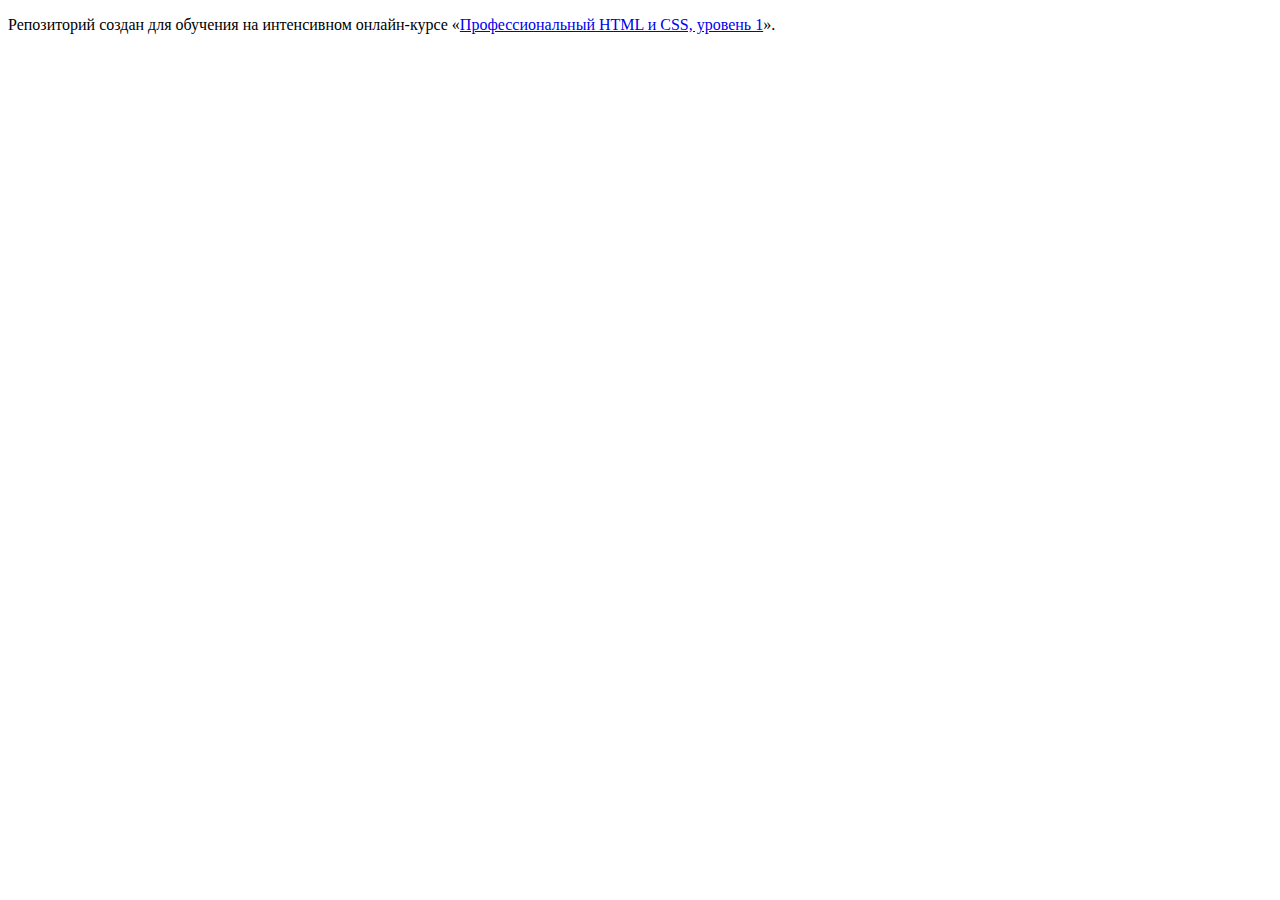
==== index.html @ efafbbcb ":hatching_chick:" ====
<!DOCTYPE html>
<html lang="ru">
  <head>
    <meta charset="utf-8">
    <title>HTML Academy: Седона</title>
  </head>
  <body>

    <p>Репозиторий создан для обучения на интенсивном онлайн‑курсе «<a href="https://htmlacademy.ru/intensive/htmlcss">Профессиональный HTML и CSS, уровень 1</a>».</p>

  </body>
</html>
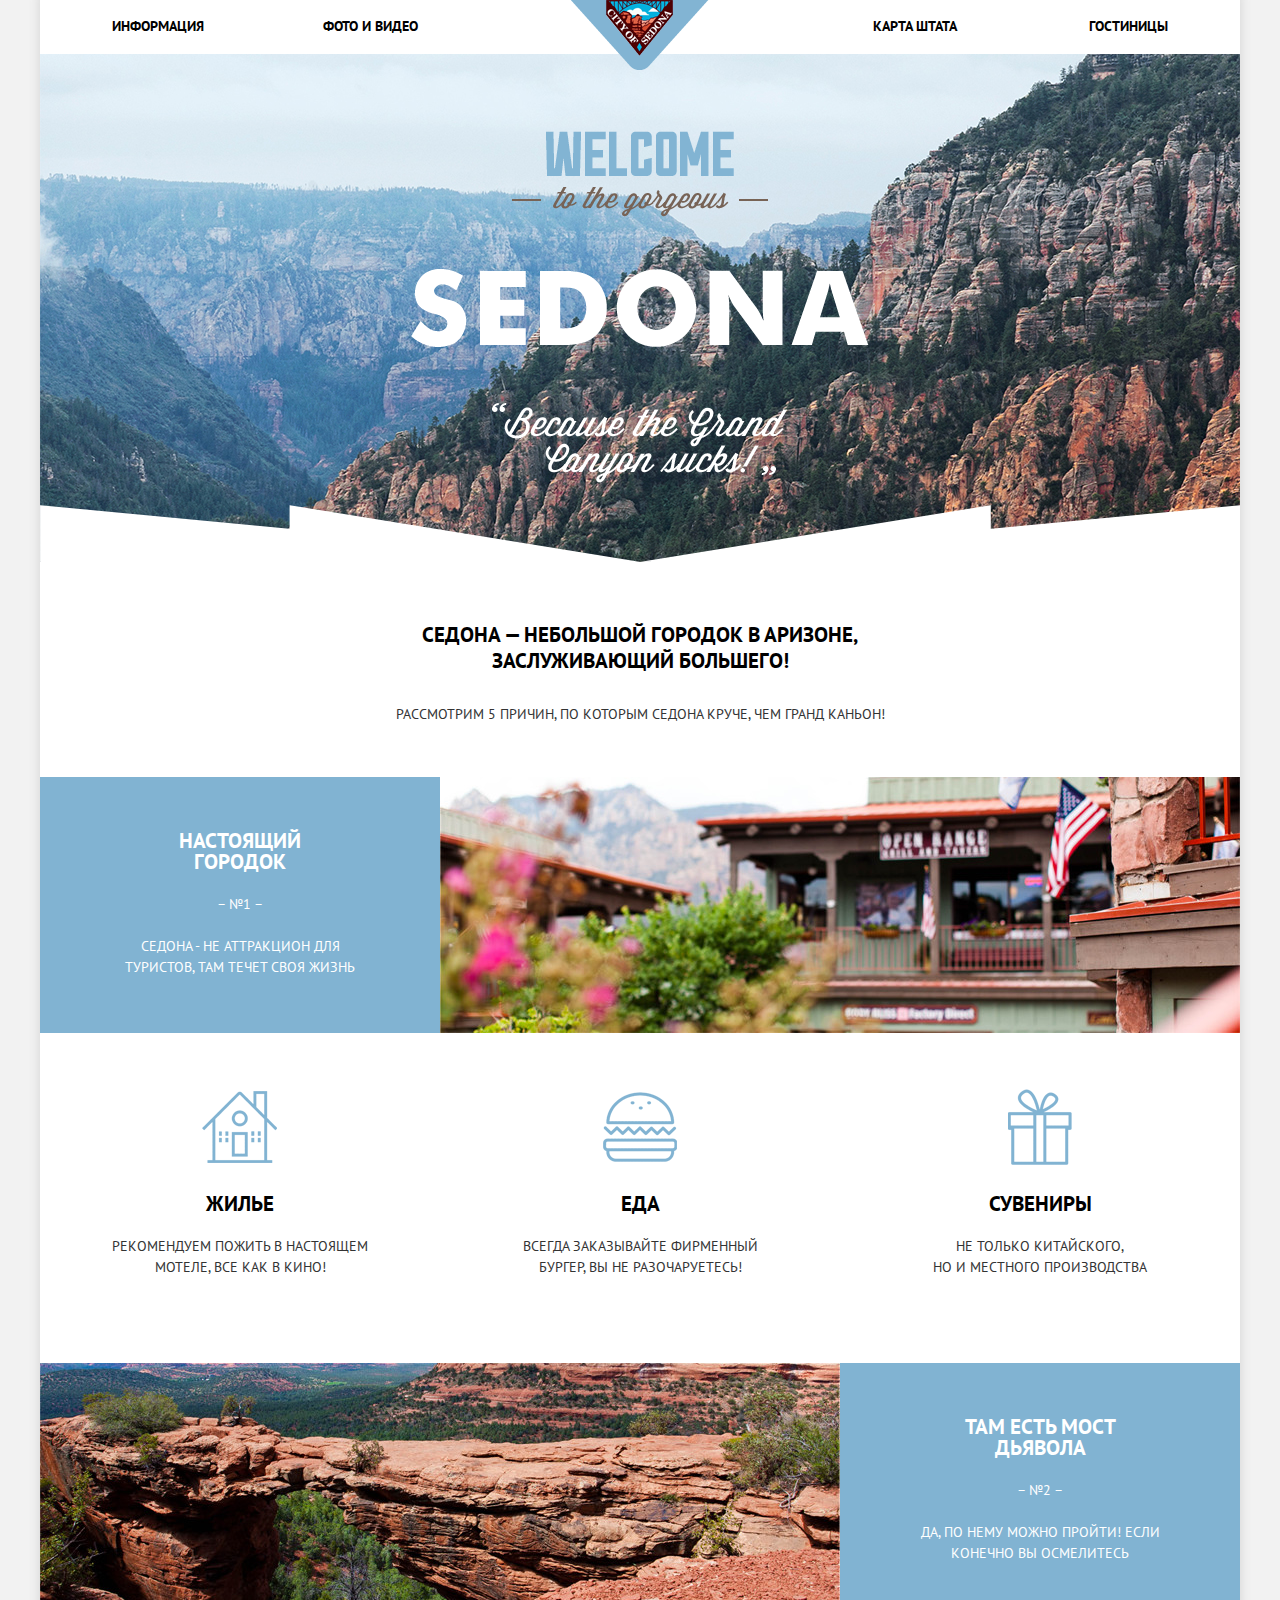
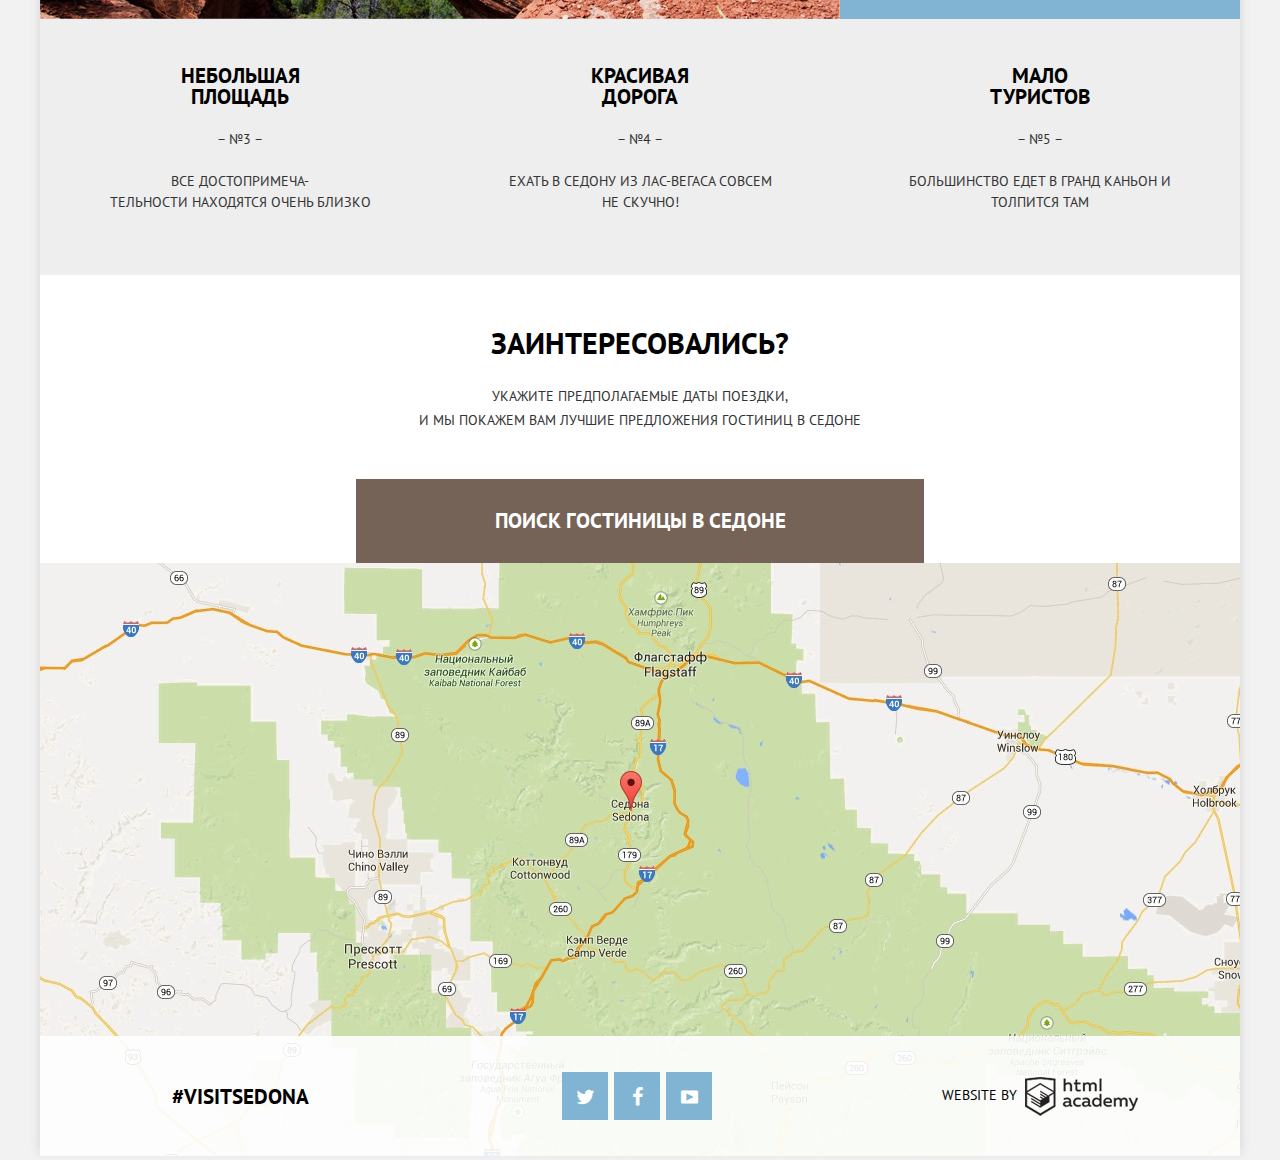
==== commit 42a177f5: "правки по критериям б5 б7 б14" ====
--- a/index.html
+++ b/index.html
@@ -1,12 +1,159 @@
 <!DOCTYPE html>
-<html lang="ru">
-  <head>
-    <meta charset="utf-8">
-    <title>HTML Academy: Седона</title>
-  </head>
-  <body>
+<html>
+	<head>
+		<meta charset="utf-8">
+		<title>Седона - небольшой городок в Аризоне, заслуживающий большего!</title>
+		<meta name="keywords" content="Седона, Аризона, Путешествие">
+		<meta name="description" content="Сервис поиска лучших предложений гостиниц в Седоне">
+		<link href='https://fonts.googleapis.com/css?family=PT+Sans:400,700&amp;subset=latin,cyrillic' rel='stylesheet' type='text/css'>
+		<link rel="stylesheet" href="css/normalize.css">
+		<link rel="stylesheet" href="css/style.min.css">
 
-    <p>Репозиторий создан для обучения на интенсивном онлайн‑курсе «<a href="https://htmlacademy.ru/intensive/htmlcss">Профессиональный HTML и CSS, уровень 1</a>».</p>
+	</head>
 
-  </body>
+	<body>
+		<div class="wrapper">
+
+	<header class="main-header">
+				<nav class="main-navigation">
+					<figure class="logo"><a href="index.html"><img src="img/logo.png" alt="logo" width="138" height="70"></a></figure>
+					<ul>
+						<li><a href="#">Информация</a></li>
+						<li class="offset"><a href="#">Фото и видео</a></li>
+						<li><a href="#">Карта штата</a></li>
+						<li><a href="sedona-hotels.html">Гостиницы</a></li>
+					</ul>
+				</nav>
+			</header>
+
+
+			<div class="promo">
+				<img src="img/welcome-sedona.png" alt="welcome sedona" width="458" height="352">
+			</div>
+
+			<article class="reasons">
+
+				<header class="reasons-header">
+					<h1 class="reasons-title">Cедона — небольшой городок в Аризоне, заслуживающий большего!</h1>
+					<p>Рассмотрим 5 причин, по которым Седона круче, чем Гранд Каньон!</p>
+				</header>
+
+				<div class="reason-row reason-row-image">
+					<div class="reason">
+						<h2 class="reason-title">Настоящий городок</h2>
+						<div class="reason-number">– №1 –</div>
+						<p>Седона - не аттракцион для туристов, там течет своя жизнь</p>
+					</div>
+					<figure class="reason-image">
+						<img src="img/reason1.jpg" alt="reason-picture" width="800" height="256">
+					</figure>
+				</div>
+
+				<div class="reason-row">
+					<div class="reason reason-icon reason-image-home">
+						<h2 class="reason-title">Жилье</h2>
+						<p>Рекомендуем пожить в настоящем мотеле, все как в кино!</p>
+					</div>
+					<div class="reason reason-icon reason-image-food">
+						<h2 class="reason-title">Еда</h2>
+						<p>Всегда заказывайте фирменный бургер, Вы не разочаруетесь!</p>
+					</div>
+					<div class="reason reason-icon reason-image-gift">
+						<h2 class="reason-title">Сувениры</h2>
+						<p>Не только китайского,<br>но и местного производства</p>
+					</div>
+				</div>
+
+				<div class="reason-row reason-row-image">
+					<figure class="reason-image">
+						<img src="img/reason2.jpg" alt="reason-picture" width="800" height="256">
+					</figure>
+					<div class="reason">
+						<h2 class="reason-title">Там есть мост дьявола</h2>
+						<div class="reason-number">– №2 –</div>
+						<p>Да, по нему можно пройти! Если конечно Вы осмелитесь</p>
+					</div>
+				</div>
+
+				<div class="reason-row reason-row-gray">
+					<div class="reason">
+						<h2 class="reason-title">Небольшая площадь</h2>
+						<div class="reason-number">– №3 –</div>
+						<p>Все достопримеча-<br>тельности находятся очень близко</p>
+					</div>
+					<div class="reason">
+						<h2 class="reason-title">Красивая дорога</h2>
+						<div class="reason-number">– №4 –</div>
+						<p>Ехать в Седону из Лас-Вегаса совсем не скучно!</p>
+					</div>
+					<div class="reason">
+						<h2 class="reason-title">Мало<br>туристов</h2>
+						<div class="reason-number">– №5 –</div>
+						<p>Большинство едет в Гранд Каньон и толпится там</p>
+					</div>
+				</div>
+			</article>
+
+			<div class="search">
+				<h2 class="search-title">Заинтересовались?</h2>
+				<p>Укажите предполагаемые даты поездки,<br>и мы покажем Вам лучшие предложения гостиниц в Седоне</p>
+				<a href="#" class="search-btn">Поиск гостиницы в Седоне</a>
+			</div>
+
+			<div class="map">
+				<div class="map-canvas">
+					<iframe src="https://www.google.com/maps/embed?pb=!1m18!1m12!1m3!1d591938.158762296!2d-111.94959381352574!3d34.95592605864562!2m3!1f0!2f0!3f0!3m2!1i1024!2i768!4f13.1!3m3!1m2!1s0x872da132f942b00d%3A0x5548c523fa6c8efd!2sSedona%2C+AZ%2C+USA!5e0!3m2!1sen!2sru!4v1446837046152" allowfullscreen></iframe>
+				</div>
+
+				<div class="form">
+					<form class="form-booking-find" action="/echo" method="GET">
+
+						<div class="input-line">
+							<label for="ch1">Дата заезда: <i class="icon-calendar"></i></label>
+							<input class="booking-calendar" name="checkin" type="text" placeholder="24 апреля 2017" id="ch1"/>
+						</div>
+
+						<div class="input-line">
+							<label for="ch2">Дата выезда: <i class="icon-calendar"></i></label>
+							<input class="booking-calendar" name="checkout" type="text" placeholder="4 июля 2017" id="ch2"/>
+						</div>
+
+						<div class="input-line">
+							<div class="input-line-adults">
+								<label for="ch3">Взрослые:</label>
+								<div class="booking-calendar-minus-plus">
+									<button class="btn-grey icon-minus" type="button"></button>
+									<input class="booking-calendar-select" name="adults" type="text" value="2" id="ch3"/>
+									<button class="btn-grey icon-plus" type="button"></button>
+								</div>
+							</div>
+
+							<label for="ch4">Дети:</label>
+							<div class="booking-calendar-minus-plus">
+								<button class="btn-grey icon-minus" type="button"></button>
+								<input class="booking-calendar-select" name="children" type="text" value="0" id="ch4"/>
+								<button class="btn-grey icon-plus" type="button"></button>
+							</div>
+					</div>
+
+						<button class="form-btn-blue btn-blue" type="submit">Найти</button>
+					</form>
+				</div>
+
+				<footer class="main-footer">
+					<a href="#" class="hashtag">#visitsedona</a>
+					<div class="social">
+						<a href="#" class="social-btn icon-twitter"></a>
+						<a href="#" class="social-btn icon-facebook"></a>
+						<a href="#" class="social-btn icon-youtube"></a>
+					</div>
+					<div class="autor">website by<a href="https://htmlacademy.ru/"></a></div>
+				</footer>
+			</div>
+
+		</div>
+
+		<script src="js/booking.min.js"></script>
+
+	</body>
 </html>
--- a/css/style.min.css
+++ b/css/style.min.css
@@ -0,0 +1 @@
+@font-face{font-weight:400;font-family:"symbols-sedona";font-style:normal;src:url("../font/symbols-sedona.eot?60737633#iefix") format("embedded-opentype"),url("../font/symbols-sedona.woff?60737633") format("woff"),url("../font/symbols-sedona.ttf?60737633") format("truetype"),url("../font/symbols-sedona.svg?60737633#symbols-sedona") format("svg")}[class^="icon-"]:before,[class*=" icon-"]:before{display:inline-block;width:1em;margin-right:.2em;margin-left:.2em;font-weight:400;line-height:1em;font-family:"symbols-sedona";text-align:center;text-transform:none;text-decoration:inherit;font-style:normal;font-variant:normal;speak:none}.icon-facebook:before{content:"\66"}.icon-twitter:before{content:"\74"}.icon-up-dir:before{content:"\25b2"}.icon-down-dir:before{content:"\25bc"}.icon-star:before{content:"\2605"}.icon-check-off:before{content:"\2610"}.icon-check-on:before{content:"\2611"}.icon-calendar:before{content:"\e800"}.icon-plus:before{content:"\e801"}.icon-minus:before{content:"\e802"}.icon-youtube:before{content:"\f39e"}body{font-weight:400;font-size:14px;line-height:normal;font-family:"PT Sans","Arial",sans-serif;color:#333;text-transform:uppercase;background-color:#f2f2f2}.wrapper{min-width:768px;max-width:1200px;margin-right:auto;margin-left:auto;box-shadow:0 -5px 9px 2px #dbdbdb}.wrapper,.main-header{position:relative;background-color:#fff}.main-header{margin:0;padding:0;font-size:0}.main-navigation ul{margin:0;padding:17px 6% 19px;font-size:0}.main-navigation li{display:inline-block;width:20%;font-size:14px}.main-navigation a{display:block;font-weight:700;color:#000;text-decoration:none}.offset{margin-right:20%}.main-navigation li:nth-child(3),.main-navigation li:nth-child(4){text-align:right}.main-navigation a:hover{color:#81b3d2}.main-navigation a:active{color:rgba(0,0,0,.3)}.logo{position:absolute;left:50%;z-index:20;width:138px;height:70px;margin-right:auto;margin-left:-69px}.promo{position:relative;height:431px;padding-top:77px;background:#d9eaf2 url("../img/welcome-sedona-bg.jpg") no-repeat;background-size:cover}.promo img{display:block;width:458px;height:352px;margin:0 auto}.promo:after{content:"";position:absolute;bottom:0;left:0;display:block;width:100%;height:57px;background:url("../img/zigzag.png") no-repeat;background-size:100% 57px}.reasons{text-align:center}.reasons-header{width:576px;margin:0 auto;padding-top:60px;padding-bottom:40px;background-color:#fff}.reasons-header h1{margin:0;padding:0 0 17px;font-weight:700;font-size:21px;line-height:26px;color:#000}.reason-row p,figure{margin:0;padding:0}.reason-row{min-height:330px;font-size:0;background-color:#fff}.reason-image,.reason{display:inline-block;vertical-align:top}.reason{box-sizing:border-box;width:33.333333%;padding-right:5.5%;padding-left:5.5%;font-size:14px;line-height:21px}.reason-row h2{width:166px;margin:0 auto;padding:0 0 22px;font-weight:700;font-size:21px;color:#000}.reason-image{width:66.666666%;overflow:hidden}.reason-row-image{min-height:256px;max-height:256px;overflow:hidden;color:#fff;background-color:#81b3d2}.reason-row-image h2{padding-top:53px;color:#fff}.reason-row-gray{min-height:256px;background-color:#eee}.reason-row-gray h2{padding-top:46px;background-color:#eee}.reason-number{padding-bottom:21px}.reason-icon{position:relative;padding-top:160px}.reason-icon:before{content:"";position:absolute;top:56px;left:50%;display:block;margin-left:-38px;background:url("../img/sprites.png") no-repeat}.reason-image-home:before{width:76px;height:76px;background-position:-179px 0}.reason-image-food:before{width:76px;height:76px;background-position:0 0}.reason-image-gift:before{width:76px;height:76px;background-position:-92px 0}.search{width:568px;margin:0 auto;line-height:24px;text-align:center;background-color:#fff}.search h2{margin:56px 0 29px;padding:0;font-weight:700;font-size:30px;line-height:24px;color:#000}.search a{display:block;width:568px;margin-top:47px;margin-right:auto;margin-left:auto;padding-top:30px;padding-bottom:30px;font-weight:700;font-size:21px;color:#fff;text-decoration:none;background-color:#766357}.search a:hover{background-color:#604e43}.search a:active{color:rgba(0,0,0,.3);background-color:#503e33}.map{position:relative;height:593px}.map-canvas{background:#cbdda9 url("../img/map.jpg") no-repeat}.map-canvas,.map-canvas iframe{height:593px;background-size:cover;background-position:center 0}.map-canvas iframe{width:100%;border:0}.form{position:absolute;top:0;left:50%;display:none;width:458px;padding:55px;font-weight:700;font-size:14px;text-align:right;color:#000;background:#fff;box-shadow:0 2px 5px 0 #d4d2d2;-webkit-transform:translateX(-50%);-ms-transform:translateX(-50%);transform:translateX(-50%)}.form-show{display:block;-webkit-animation:bounce .6s;animation:bounce .6s}@-webkit-keyframes bounce{0%{-webkit-transform:translateX(-2000px);-ms-transform:translateX(-2000px);transform:translateX(-2000px)}100%{-webkit-transform:translateX(-50%);-ms-transform:translateX(-50%);transform:translateX(-50%)}}@keyframes bounce{0%{-webkit-transform:translateX(-2000px);-ms-transform:translateX(-2000px);transform:translateX(-2000px)}100%{-webkit-transform:translateX(-50%);-ms-transform:translateX(-50%);transform:translateX(-50%)}}input.booking-calendar[type="text"]{width:281px;margin-bottom:20px;margin-left:20px;padding:4px 40px 4px 15px;font-weight:700;font-size:14px;line-height:26px;font-family:"PT Sans","Arial",sans-serif;color:#000;text-transform:uppercase;background:#f2f2f2;border:2px solid #f2f2f2;outline:none}.icon-calendar{position:absolute;left:480px;margin:5px 0 0;padding:0;font-size:20px;color:#c2c2c2}.icon-calendar:hover{color:#000}.icon-calendar:active{color:#81b3d2}.input-line{margin-bottom:10px}.booking-calendar-minus-plus{display:inline-block;margin-left:27px;vertical-align:middle;background:#f2f2f2}.input-line-adults{display:inline-block;padding-right:38px}.input-line-adults .booking-calendar-minus-plus{margin-left:39px}.form .btn-grey{width:38px;height:38px;font-weight:400;font-size:14px;vertical-align:middle;text-align:center;color:#a9a9a9;background:#f2f2f2;border:none;outline:none;cursor:pointer}.form .btn-grey:hover{color:#000}.form .btn-grey:active{color:#81b3d2}input.booking-calendar-select[type="text"]{width:26px;padding:5px 1px;font-weight:700;font-size:14px;line-height:26px;font-family:"PT Sans","Arial",sans-serif;vertical-align:middle;text-align:center;color:#000;text-transform:uppercase;background:#f2f2f2;border:2px solid #f2f2f2;outline:none}input.booking-calendar:focus,input.booking-calendar-select:focus,input.booking-calendar:focus:hover,input.booking-calendar-select:focus:hover{background:#fff;border:2px solid #e5e5e5}input.booking-calendar:hover,input.booking-calendar-select:hover{background:#ebebeb;border:2px solid #ebebeb}.form-btn-blue{display:block;margin-top:54px;padding:15px 196px;font-weight:700;font-size:21px;text-align:center;text-transform:uppercase;border:none;outline:none;cursor:pointer}.main-footer{padding:36px 0;font-size:0;background:rgba(254,254,254,.9)}.map .main-footer{position:absolute;bottom:0;left:0;width:100%}.hashtag{display:inline-block;font-weight:700;font-size:21px;vertical-align:middle;color:#000;text-decoration:none}.hashtag,.social{width:33.3333333%;text-align:center}.social{font-size:0}.social,.social .social-btn{display:inline-block;vertical-align:middle}.social .social-btn{width:42px;height:18px;margin-right:6px;padding:15px 2px;font-size:20px;line-height:1em;color:#fff;text-decoration:none;background:#81b3d2}.social .social-btn:hover{background:#669ec0}.social .social-btn:active{color:rgba(255,255,255,.3);background-color:#5496bd}.main-footer .autor{width:33.3333333%;color:#000;text-decoration:none}.main-footer .autor,.autor a{display:inline-block;font-size:14px;vertical-align:middle;text-align:center}.autor a{width:113px;height:39px;margin-left:8px;background:url("../img/sprites.png") no-repeat;background-position:-283px 0}.autor a:hover{background:url("../img/sprites.png") no-repeat;background-position:-281px -47px}.autor a:active{background:url("../img/sprites.png") no-repeat;background-position:-283px 0;opacity:.3}.filters{padding:26px 6% 30px;color:#fff;background:#766357 url("../img/filters-hotels.jpg") no-repeat;background-size:cover}.filters-column{float:left;box-sizing:border-box;width:186px;margin-right:2%}.filters-price{float:right;width:30.8%}.clearfix:after{content:"";display:table;clear:both}.filters-column p,.filters-price p{margin:0;padding:0 0 12px;font-weight:700;font-size:16px}.filters input[type="checkbox"]{display:none}.filters input[type="checkbox"]+label{font-size:14px;cursor:pointer}.filters input[type="checkbox"]+label:before{content:"\2610";display:inline-block;width:40px;font-size:24px;font-family:"symbols-sedona";vertical-align:middle;color:#fff;opacity:.7}.filters input[type="checkbox"]+label:hover:before{opacity:1}.filters input[type="checkbox"]:checked+label:before{content:"\2611"}.filters input[type="checkbox"]:disabled+label:before{opacity:.3}.filter-checkbox{margin-top:12px}.price-frame{box-sizing:border-box;width:98%;padding:5px 0;text-align:center;border:2px solid #fff;border-radius:3px}.price-frame-input{display:inline-block;width:47%;vertical-align:middle}.price-frame-input-line{display:inline-block;width:2px;height:22px;vertical-align:middle;background:#fff}.price-frame input{width:40px;margin:0;padding:0;color:#fff;background:0 0;border:none;outline:none}.price-frame{margin-left:2%}.range-controls{margin-left:2%;position:relative;width:98%;padding-top:20px;padding-bottom:32px}.range-controls .scale{height:2px;background:rgba(255,255,255,.3)}.scale .bar{width:73%;height:2px;background:#fff}.toggle{position:absolute;top:10px;width:4px;height:4px;background:#ababab;border:8px solid #fff;border-radius:50%;cursor:pointer}.max-toggle{left:73%}.toggle:hover{background:#1c4f80}.btn-transparent{display:block;width:63px;margin:0 auto;padding:6px 35px;font-size:14px;text-align:center;color:#fff;text-transform:uppercase;text-decoration:none;background:0 0;border:2px solid #fff;outline:none}.search-results,.hotel{padding:29px 6%;border-bottom:2px solid #e5e5e5}.search-results-left,.search-results-center,.hotel-image{float:left;margin-right:32px}.hotel-content{float:left;max-width:264px}.search-results-right,.hotel-rating{float:right}.hotel-btn{float:left;min-width:110px;max-width:142px;margin-top:8px;margin-right:6px}.search-results-left{width:135px;font-weight:700;font-size:21px}.search-results-center ul{margin:0;padding:8px 0 0;list-style:none;font-size:0}.search-results-center li{display:inline-block;margin-right:32px;font-size:12px;vertical-align:top}.search-results-center li:first-child{margin-right:40px}.search-results-center a{padding-right:1px;padding-left:1px;color:rgba(0,0,0,.3);text-decoration:none;border-bottom:1px dashed #81b3d2}.search-results-center a:hover,.search-results-sort-active a:hover{color:#81b3d2;border-bottom:1px dashed #81b3d2}.search-results-center a:active,.search-results-sort-active a:active{color:#000;border-bottom:none}.search-results-sort-active a{color:#81b3d2;border-bottom:none}.search-results-right{position:relative;top:3px;margin-right:-8px;font-size:0;text-align:right}.icon-up-dir,.icon-down-dir{font-size:20px}.arrow{color:#ccc;text-decoration:none}.arrow:hover{color:#000}.arrow:active{color:#81b3d2}.arrow-active{color:#81b3d2;text-decoration:none}.hotel-image{width:135px;height:90px}.hotel-content>a{display:block;margin:-6px 0 0;padding:0;font-weight:700;font-size:21px;line-height:26px;color:#000;text-decoration:none}.hotel-content>a:hover{color:#81b3d2}.hotel-content>a:active{color:rgba(0,0,0,.3)}.hotel-btn a{display:block;margin-top:14px;padding:5px 16px;font-weight:700;font-size:14px;text-align:center;text-decoration:none}.btn-brown{color:#fff;background-color:#766357}.btn-brown:hover{color:#fff;background-color:#604e43}.btn-brown:active{color:rgba(255,255,255,.3);background-color:#503e33}.btn-blue{color:#fff;background-color:#81b3d2}.btn-blue:hover{color:#fff;background-color:#669ec0}.btn-blue:active{color:rgba(255,255,255,.3);background-color:#5496bd}.hotel-rating{text-align:right}.rating-stars{margin-top:-6px;margin-right:-4px;font-size:0}.icon-star{font-size:18px;color:#81b3d2}.hotel-rating p{margin:43px 2px 0 0;padding:5px 16px;font-size:14px;color:#666;background:#f2f2f2}
